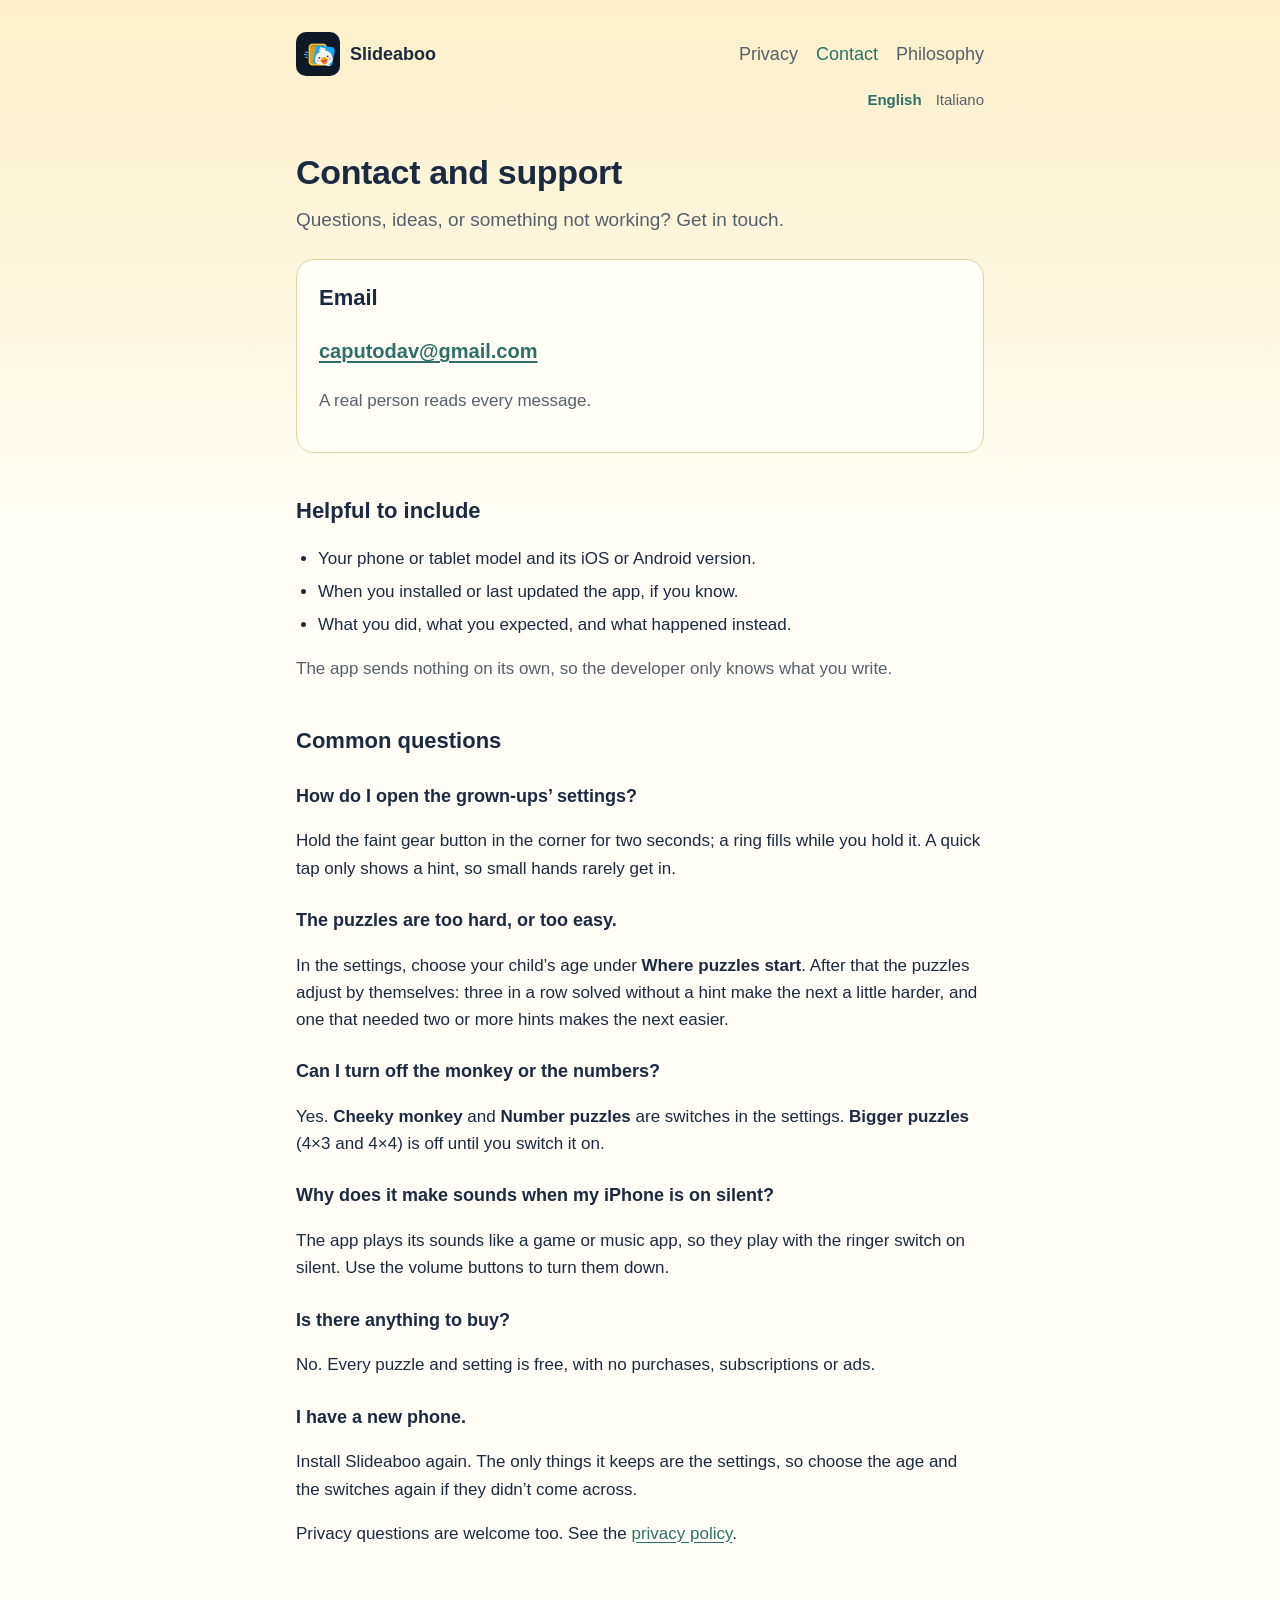
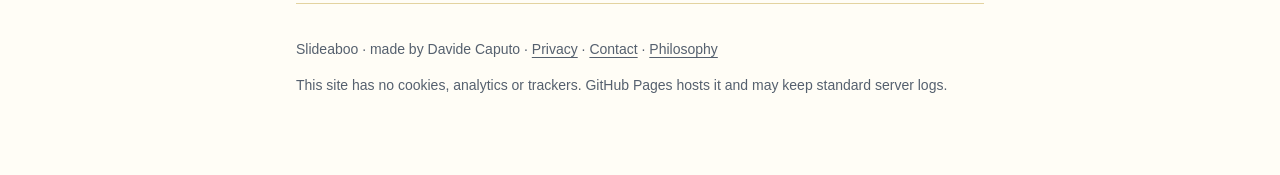
==== contact/index.html @ a09ba146 "feat: home, privacy, contact and philosophy pages in English and Italian Static pages for the Slidea" ====
<!doctype html>
<html lang="en-GB">
<head>
<meta charset="utf-8">
<meta name="viewport" content="width=device-width, initial-scale=1">
<title>Contact · Slideaboo</title>
<meta name="description" content="Contact and support for Slideaboo.">
<meta name="color-scheme" content="light dark">
<link rel="stylesheet" href="../assets/site.css">
<link rel="icon" href="../assets/favicon.png" type="image/png">
<link rel="apple-touch-icon" href="../assets/apple-touch-icon.png">
</head>
<body>
<div class="wrap">
<header class="site">
  <a href="../"><img class="mark" src="../assets/icon.png" alt="" width="44" height="44"><span>Slideaboo</span></a>
  <nav class="site" aria-label="Pages">
    <a href="../privacy/">Privacy</a>
    <a href="../contact/" aria-current="page">Contact</a>
    <a href="../philosophy/">Philosophy</a>
  </nav>
  <nav class="langs" aria-label="Languages">
    <a href="../contact/" hreflang="en" lang="en" aria-current="true">English</a>
    <a href="../it/contact/" hreflang="it" lang="it">Italiano</a>
  </nav>
</header>
<main>
<h1>Contact and support</h1>
<p class="lede">Questions, ideas, or something not working? Get in touch.</p>

<div class="card">
  <h2>Email</h2>
  <p class="email" id="support-email"><a href="mailto:caputodav@gmail.com?subject=Slideaboo">caputodav@gmail.com</a></p>
  <p class="muted">A real person reads every message.</p>
</div>

<h2>Helpful to include</h2>
<ul>
  <li>Your phone or tablet model and its iOS or Android version.</li>
  <li>When you installed or last updated the app, if you know.</li>
  <li>What you did, what you expected, and what happened instead.</li>
</ul>
<p class="muted">The app sends nothing on its own, so the developer only knows what you write.</p>

<h2>Common questions</h2>
<h3>How do I open the grown-ups’ settings?</h3>
<p>Hold the faint gear button in the corner for two seconds; a ring fills while you hold it. A quick tap only shows a hint, so small hands rarely get in.</p>
<h3>The puzzles are too hard, or too easy.</h3>
<p>In the settings, choose your child’s age under <strong>Where puzzles start</strong>. After that the puzzles adjust by themselves: three in a row solved without a hint make the next a little harder, and one that needed two or more hints makes the next easier.</p>
<h3>Can I turn off the monkey or the numbers?</h3>
<p>Yes. <strong>Cheeky monkey</strong> and <strong>Number puzzles</strong> are switches in the settings. <strong>Bigger puzzles</strong> (4×3 and 4×4) is off until you switch it on.</p>
<h3>Why does it make sounds when my iPhone is on silent?</h3>
<p>The app plays its sounds like a game or music app, so they play with the ringer switch on silent. Use the volume buttons to turn them down.</p>
<h3>Is there anything to buy?</h3>
<p>No. Every puzzle and setting is free, with no purchases, subscriptions or ads.</p>
<h3>I have a new phone.</h3>
<p>Install Slideaboo again. The only things it keeps are the settings, so choose the age and the switches again if they didn’t come across.</p>

<p>Privacy questions are welcome too. See the <a href="../privacy/">privacy policy</a>.</p>
</main>
<footer class="site">
  <p>Slideaboo · made by Davide Caputo · <a href="../privacy/">Privacy</a> · <a href="../contact/">Contact</a> · <a href="../philosophy/">Philosophy</a></p>
  <p>This site has no cookies, analytics or trackers. GitHub Pages hosts it and may keep standard server logs.</p>
</footer>
</div>
</body>
</html>
---- assets/site.css ----
/* Slideaboo: the app's own tokens (lib/app/theme.dart) and its butter sky. */
:root {
  --sky-top: #fbf0c8;
  --sky-bottom: #fffdf6;
  --surface: #fffdf6;
  --text: #1b2a41;
  --muted: #55606e;
  --accent: #2f6f69;
  --accent-soft: #e2efec;
  --line: #e3d3a0;
  color-scheme: light;
}
@media (prefers-color-scheme: dark) {
  :root {
    --sky-top: #0f1826;
    --sky-bottom: #16243a;
    --surface: #1a2638;
    --text: #edeff3;
    --muted: #b7c1ce;
    --accent: #8cc7bf;
    --accent-soft: #1d3338;
    --line: #2b3748;
    color-scheme: dark;
  }
}
* { box-sizing: border-box; }
html { -webkit-text-size-adjust: 100%; }
body {
  margin: 0;
  min-height: 100vh;
  background: linear-gradient(180deg, var(--sky-top), var(--sky-bottom) 60%) fixed;
  background-color: var(--sky-bottom);
  color: var(--text);
  font: 17px/1.6 -apple-system, BlinkMacSystemFont, "Segoe UI", Roboto, "Helvetica Neue", Arial, sans-serif;
}
.wrap { max-width: 720px; margin: 0 auto; padding: 32px 16px 64px; }
header.site { display: flex; flex-wrap: wrap; align-items: center; gap: 12px; margin-bottom: 40px; }
header.site a { color: inherit; text-decoration: none; font-weight: 700; font-size: 18px; display: flex; align-items: center; gap: 10px; }
header.site > a { flex: none; }
.mark { width: 44px; height: 44px; flex: none; border-radius: 10px; }
nav.site { margin-left: auto; display: flex; flex-wrap: wrap; justify-content: flex-end; gap: 4px 18px; font-size: 15px; }
nav.site a { color: var(--muted); font-weight: 500; }
nav.site a[aria-current="page"] { color: var(--accent); }
nav.langs { flex-basis: 100%; display: flex; flex-wrap: wrap; justify-content: flex-end; gap: 2px 14px; }
nav.langs a { color: var(--muted); font-size: 15px; font-weight: 500; }
nav.langs a[aria-current] { color: var(--accent); font-weight: 600; }
h1 { font-size: 34px; line-height: 1.2; margin: 0 0 12px; letter-spacing: -0.01em; text-wrap: balance; }
h2 { font-size: 22px; margin: 40px 0 8px; text-wrap: balance; }
h3 { font-size: 18px; margin: 24px 0 4px; }
.lede { font-size: 19px; color: var(--muted); margin-top: 0; }
a { color: var(--accent); text-underline-offset: 3px; }
ul { padding-left: 22px; }
li + li { margin-top: 6px; }
.card {
  background: var(--surface);
  border: 1px solid var(--line);
  border-radius: 18px;
  padding: 20px 22px;
  margin: 24px 0;
}
.card h2:first-child, .card h3:first-child { margin-top: 0; }
.summary li::marker { color: var(--accent); }
.updated { display: inline-block; background: var(--accent-soft); color: var(--accent); border-radius: 999px; padding: 2px 12px; font-size: 14px; font-weight: 600; }
.email { font-size: 20px; font-weight: 600; word-break: break-all; }
.muted { color: var(--muted); }
.closing { text-align: center; color: var(--accent); font-size: 19px; font-weight: 600; margin-top: 32px; }
.table { overflow-x: auto; }
table { border-collapse: collapse; width: 100%; font-size: 15px; }
th, td { text-align: left; vertical-align: top; padding: 10px 12px 10px 0; border-bottom: 1px solid var(--line); }
th { color: var(--muted); font-weight: 600; font-size: 13px; text-transform: uppercase; letter-spacing: 0.04em; }
footer.site { margin-top: 56px; padding-top: 20px; border-top: 1px solid var(--line); font-size: 14px; color: var(--muted); }
footer.site a { color: var(--muted); }
@media (max-width: 480px) {
  h1 { font-size: 28px; }
  nav.site { margin-left: 0; width: 100%; justify-content: flex-start; }
  nav.langs { justify-content: flex-start; }
}
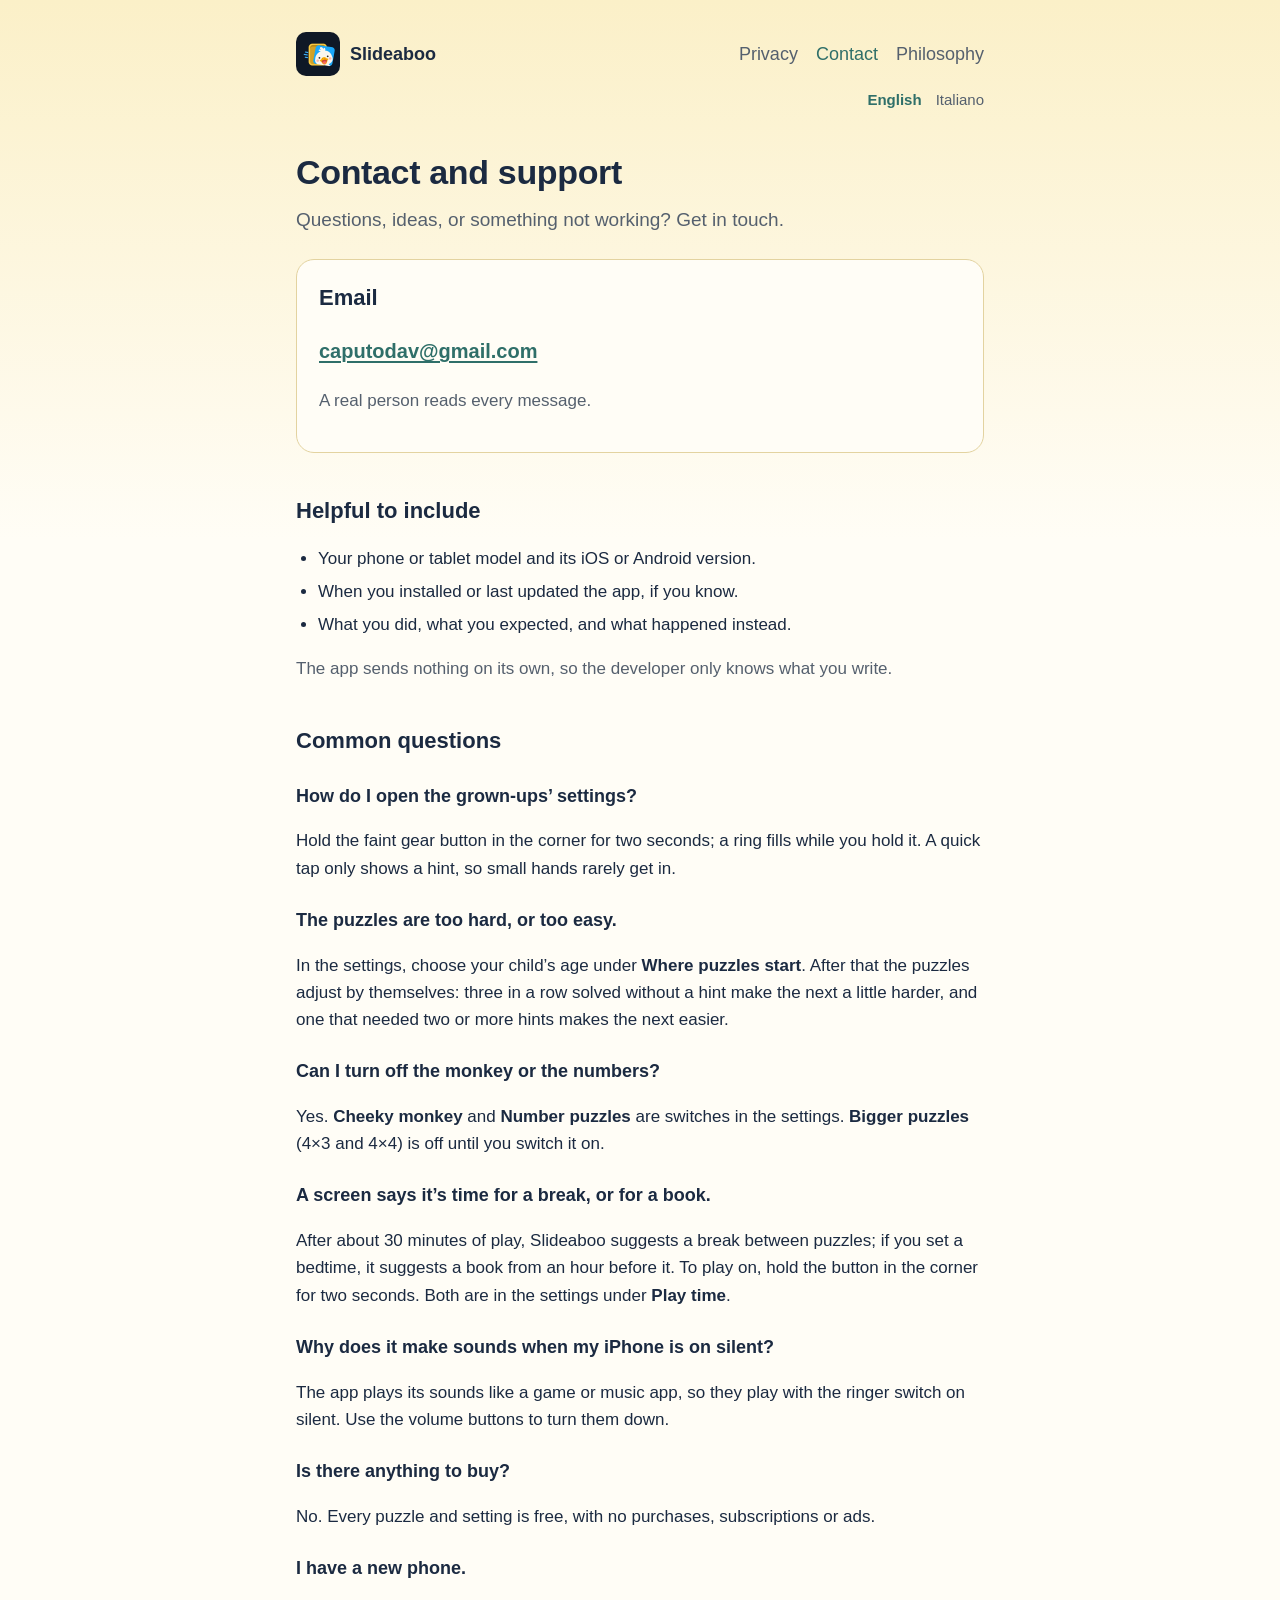
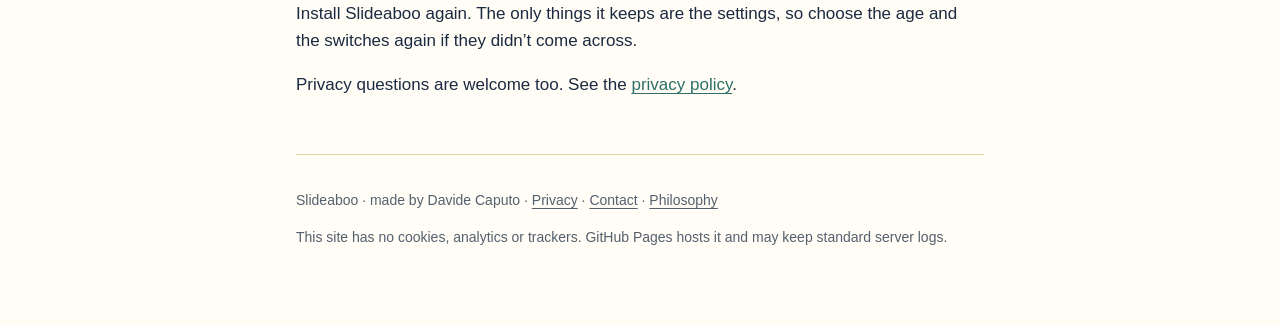
==== commit e407ae60: "docs: store age checks, breaks, bedtime and the voice switch The privacy policy lists the new settin" ====
--- a/contact/index.html
+++ b/contact/index.html
@@ -49,6 +49,8 @@
 <p>In the settings, choose your child’s age under <strong>Where puzzles start</strong>. After that the puzzles adjust by themselves: three in a row solved without a hint make the next a little harder, and one that needed two or more hints makes the next easier.</p>
 <h3>Can I turn off the monkey or the numbers?</h3>
 <p>Yes. <strong>Cheeky monkey</strong> and <strong>Number puzzles</strong> are switches in the settings. <strong>Bigger puzzles</strong> (4×3 and 4×4) is off until you switch it on.</p>
+<h3>A screen says it’s time for a break, or for a book.</h3>
+<p>After about 30 minutes of play, Slideaboo suggests a break between puzzles; if you set a bedtime, it suggests a book from an hour before it. To play on, hold the button in the corner for two seconds. Both are in the settings under <strong>Play time</strong>.</p>
 <h3>Why does it make sounds when my iPhone is on silent?</h3>
 <p>The app plays its sounds like a game or music app, so they play with the ringer switch on silent. Use the volume buttons to turn them down.</p>
 <h3>Is there anything to buy?</h3>
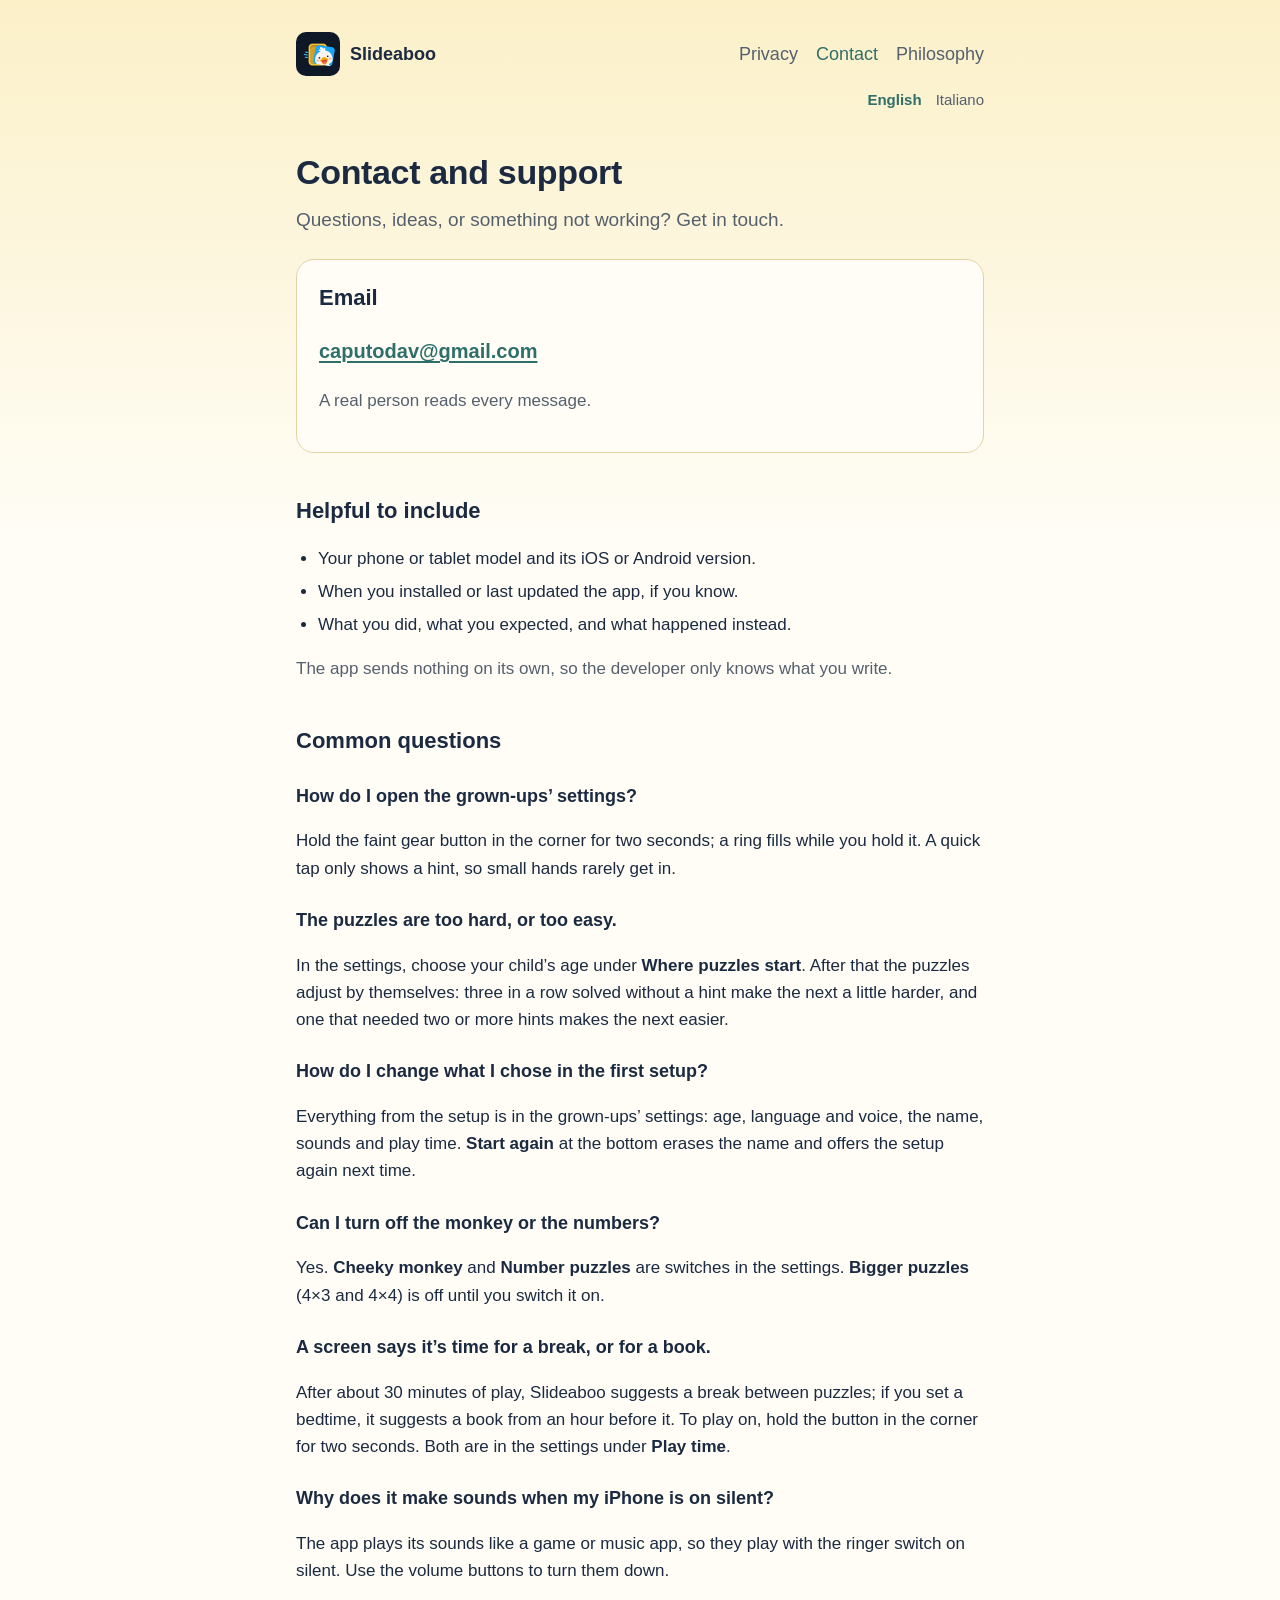
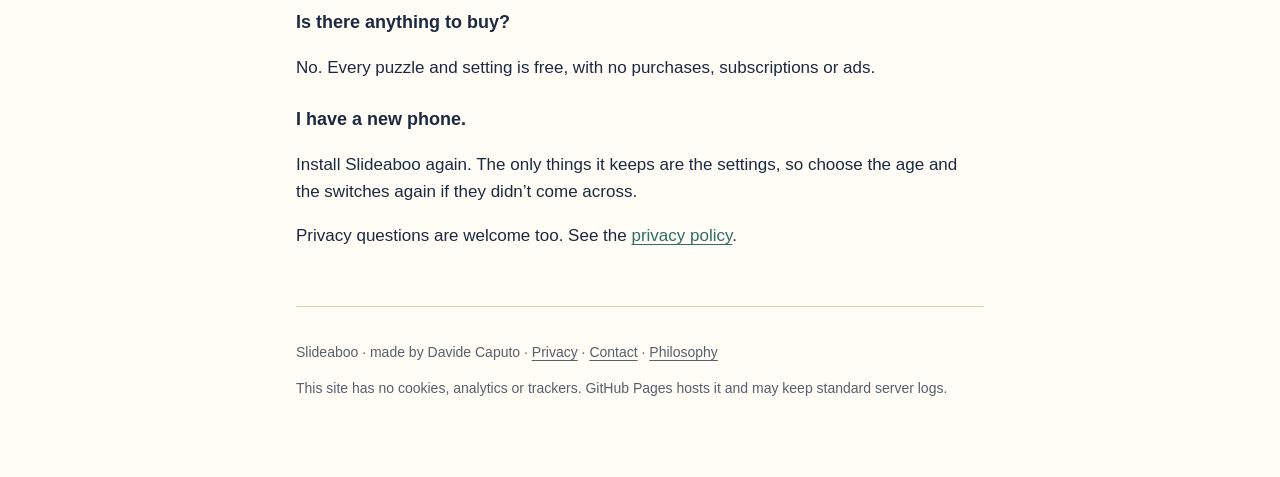
==== commit e8e65ee3: "docs: the optional child's name and the first-run setup The privacy policy (English and Italian) now" ====
--- a/contact/index.html
+++ b/contact/index.html
@@ -47,6 +47,8 @@
 <p>Hold the faint gear button in the corner for two seconds; a ring fills while you hold it. A quick tap only shows a hint, so small hands rarely get in.</p>
 <h3>The puzzles are too hard, or too easy.</h3>
 <p>In the settings, choose your child’s age under <strong>Where puzzles start</strong>. After that the puzzles adjust by themselves: three in a row solved without a hint make the next a little harder, and one that needed two or more hints makes the next easier.</p>
+<h3>How do I change what I chose in the first setup?</h3>
+<p>Everything from the setup is in the grown-ups’ settings: age, language and voice, the name, sounds and play time. <strong>Start again</strong> at the bottom erases the name and offers the setup again next time.</p>
 <h3>Can I turn off the monkey or the numbers?</h3>
 <p>Yes. <strong>Cheeky monkey</strong> and <strong>Number puzzles</strong> are switches in the settings. <strong>Bigger puzzles</strong> (4×3 and 4×4) is off until you switch it on.</p>
 <h3>A screen says it’s time for a break, or for a book.</h3>
